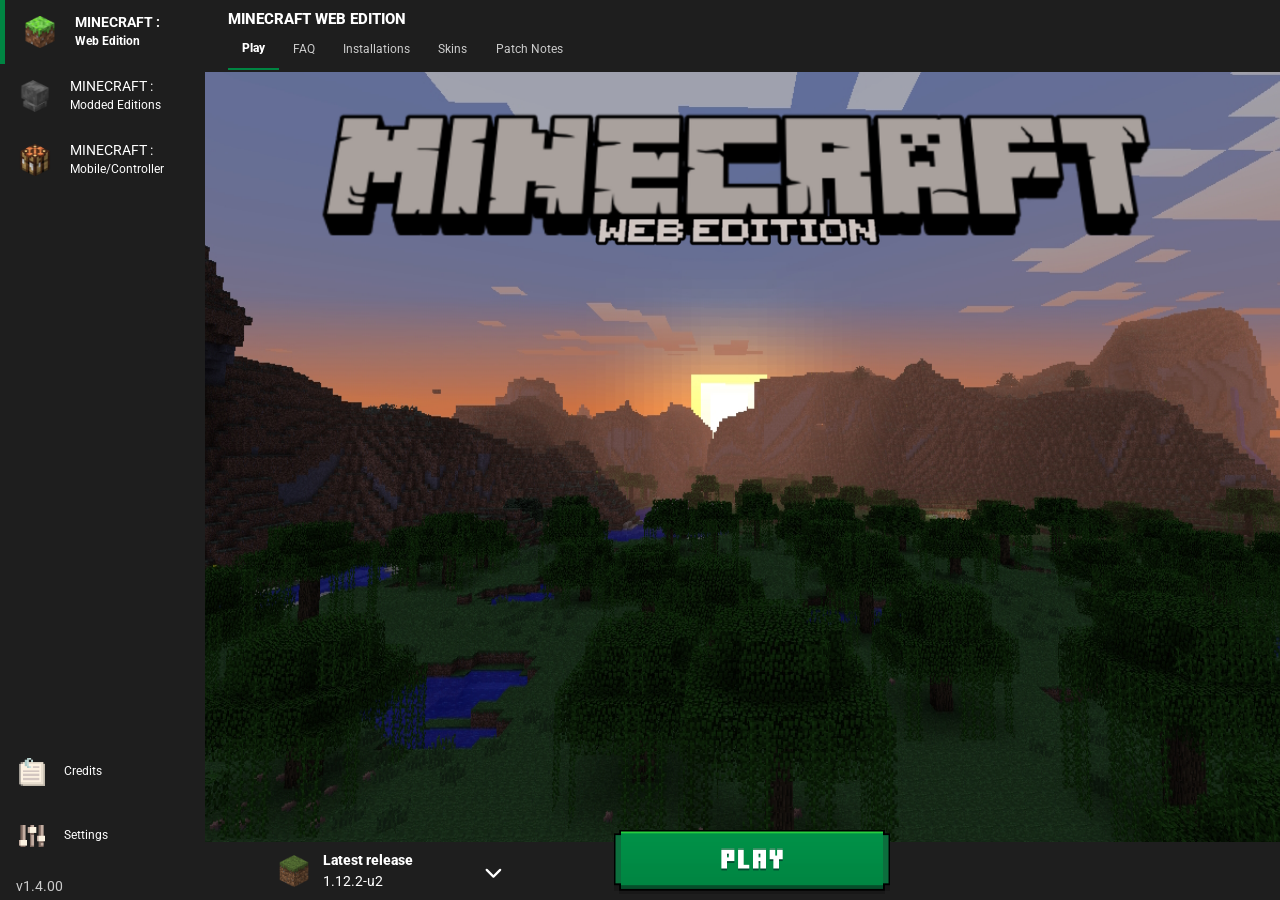
==== index.html @ 8a4417a7 "source repo import" ====
<!DOCTYPE html>
<html lang="en">

<head>
    <meta charset="UTF-8">
    <meta name="viewport" content="width=device-width, initial-scale=1.0">
    <title>Minecraft Launcher</title>
    <link rel="stylesheet" href="./css/style.css">
    <link rel="stylesheet" media="screen and (max-width: 1100px)" href="css/screensize.css">
    <link rel="stylesheet" media="screen and (max-height: 550px)" href="css/screensize.css">
    <link rel="shortcut icon" href="./assets/images/logo.png" type="image/x-icon">
    <link href="https://fonts.googleapis.com/css2?family=Roboto&display=swap" rel="stylesheet">
    <meta content="Ampler Launcher" property="og:title">
    <meta content="A minecraft themed launcher for Eaglercraft!" property="og:description">
    <meta content="https://irv77.github.io/AmplerLauncher/" property="og:url">
    <meta content="https://irv77.github.io/AmplerLauncher/assets/images/logo.png" property="og:image">
    <meta content="#786d81" data-react-helmet="true" name="theme-color">
</head>

<body>
    <div id="notescreen"></div>
    <div id="naerror" class="error">
        <div>
            <p style="margin-left: 1vw;" class="bolded">SORRY!</p>
            <p style="color: goldenrod;" id="errortext">This feature hasn't been made yet.</p>
        </div>
    </div>
    <div id="screenerror" class="error">
        <div>
            <p style="margin-left: 1vw;" class="bolded">ERROR!</p>
            <p>Currently this screen resolution is buggy.</p>
        </div>
    </div>
 <!-- OPTIONAL EMPTY SLOT -->
    <div class="sidebar" id="sidebar">

    <div onclick="webedition()" id="gtabs2" class="sidebarOptions selected">
        <img src="./assets/images/sidebar/i-web.png">
        <div class="gTabsText"><p class="eaglercraftText">MINECRAFT :</p><p>Web Edition</p></div>
    </div>

    <div onclick="moddededition()" id="gtabs3" class="sidebarOptions">
        <img src="./assets/images/sidebar/i-modded.png">
        <div class="gTabsText"><p class="eaglercraftText">MINECRAFT :</p><p>Modded Editions</p></div>
    </div>

    <div onclick="eaglercontrols()" id="gtabs4" class="sidebarOptions">
        <img src="./assets/images/sidebar/i-controls.png">
        <div class="gTabsText"><p class="eaglercraftText">MINECRAFT :</p><p>Mobile/Controller</p></div>
    </div>

    <div id="gtabs5" class="sidebarOptions sidebarBottom" onclick="errorNA('credits')">
        <img src="./assets/images/sidebar/m-credits.png">
        <div class="gTabsText"><p>Credits</p></div>
    </div>

    <div id="gtabs6" class="sidebarOptions sidebarBottom" onclick="errorNA('settings')">
        <img src="./assets/images/sidebar/m-settings.png">
        <div class="gTabsText"><p>Settings</p></div>
    </div>

    <div class="launcherVersion"><p>v1.4.00</p></div>
    
</div>

    <div class="mainPage">
        <div class="gameHeader">
            <p id="gameedition" class="currentGame bolded">MINECRAFT WEB EDITION</p>
                <ul class="gameTabs">
                    <li id="header1" class="headerButtons selected" onclick="playheader()">Play</li>
                    <li id="header2" style="display: none;" class="headerButtons" onclick="modsheader()">Mods</li>
                    <li id="header3" class="headerButtons" onclick="faqsheader()">FAQ</li>
                    <li id="header4" class="headerButtons" onclick="installationheader()">Installations</li>
                    <li id="header5" class="headerButtons" onclick="skinsheader()">Skins</li>
                    <li id="header6" class="headerButtons" onclick="patchnotesheader()">Patch Notes</li>
                </ul>
        </div>
        <div id="mods">
            <img class="modketplace-title" src="./assets/images/modketplace-title.png" alt="modketplace">
            <p class="bolded modssubtitle">Community mods for the Mineforge Installation.</p>
            <div id="modsbox"></div>
        </div>
        <div id="faq">
            <p class="bolded faqtitle">Frequently Asked Questions</p>
            <p>Here are some frequently asked questions about Minecraft Launcher.</p>
            <div id="faqbox"></div>
        </div>
        <div id="skins">
            <div class="skinsPanel">
                <div class="skinsHeader bolded">Upload a skin</div>
                <div class="skinsBody">
                    <div class="skinsPreview">
                        <div class="skinsPreviewFrame">
                            <img id="skinPreview" alt="Skin preview">
                        </div>
                        <p id="skinStatus">No skin uploaded yet.</p>
                    </div>
                    <div class="skinsControls">
                        <label class="skinsUpload">
                            <input id="skinFile" type="file" accept="image/png">
                            <span class="skinsUploadButton bolded">Choose PNG</span>
                            <span class="skinsUploadHint">64x64 or 64x32</span>
                        </label>
                        <div class="skinsModel">
                            <p class="bolded">Model</p>
                            <label><input type="radio" name="skinModel" value="default" checked> Default (Steve)</label>
                            <label><input type="radio" name="skinModel" value="slim"> Slim (Alex)</label>
                        </div>
                        <button id="skinClear" class="skinsClearButton">Clear skin</button>
                    </div>
                </div>
            </div>
        </div>
        <div id="installations"><div id="installationsbox"></div></div>
        <div id="game-bg" style="background-image: url(./assets/images/web-edition.jpg?v=20260129);">
            <img id="game-title" class="web-title" src="./assets/images/web-title.png?v=20260129" alt="eaglercraft">
        </div>
        <div id="patchNotes">
            <div style="padding: 2vh 3vw 7vh;">
                <p class="bolded patchnotes-title">Versions</p>
                <div class="versionscontainer">
                    <input class="versionBox" type="checkbox" onchange="sortnote('game')" checked><p>Game Releases</p><input class="versionBox" type="checkbox" onchange="sortnote('site')" checked><p>Site Releases</p>
                </div>
                <hr>
                <div id="patchnotesbox"></div>
            </div>
        </div>
        <div id="gameSelection">
                <div class="dropdownSelector" onclick="dropdowntoggle()">
                    <div style="display: flex; gap: 1vw;">
                        <div class="centeredIcon">
                            <img id="gameicon" src="./assets/images/mc-icons/grass.png" style="width: 2.5vw;" />
                        </div>
                        <div class="versionText">
                            <p id="gametitle" class="bolded">Latest release</p>
                            <p id="gameversion">1.12.2-u2</p>
                        </div>
                        <div id="dropdownuparrow" class="centeredIcon">
                            <svg xmlns="http://www.w3.org/2000/svg" width="24" height="24"
                                 viewBox="0 0 20 20" fill="none" stroke="currentColor" stroke-width="2"
                                 stroke-linecap="round" stroke-linejoin="round" class="dropdownIcon">
                                <path stroke="none" d="M0 0h24v24H0z" fill="none" />
                                <path d="M6 9l6 6l6 -6" />
                            </svg>
                        </div>
                    </div>
                </div>
            <div id="dropdn" class="dropdownMenu" style="visibility: hidden;"></div>
            <a id="playbutton" href="mc/1.12.2"><div id="mainbutton" class="playButton"></div></a>
        </div>
    </div>
    <script src="./js/index.js"></script>
</body>
</html>
---- css/style.css ----
/* General CSS */
::-webkit-scrollbar {
    width: 0;
    background: transparent;
}

html {
    display: block;
    line-height: 1.5;
    -webkit-user-select: none;
    -ms-user-select: none;
    user-select: none;
    overflow: hidden;
    height: 100%;
}

body {
    position: relative;
    display: flex;
    color: white;
    align-items: flex-start;
    background-color: #303030;
    margin: 0;
    line-height: inherit;
    overflow: hidden;
    height: 100%;
    font-family: 'Roboto', sans-serif;
    --ui-main-lighter: #514d4c;
    --ui-main-light: #353535;
    --ui-main: #1e1e1e;
    --ui-main-dark: #131313;
    --text-secondary: #cccccc;
    --ui-select: #008542;
    --header-offset: 5vw;
    --footer-height: 4.5vw;
}

ul {
    list-style: none;
    margin: 0;
    padding: 0;
}

h1, h2, h3, h4, h5, h6, hr, p {
    margin: 0;
}

hr {
    border: 0.1vh solid var(--ui-main-light);
    width: 74vw;
}

.bolded {
    font-weight: 800;
}

/* Error CSS */

.error {
    display: none;
    position: absolute;
    right: 0;
    z-index: 1;
    padding: 0.5vw 1vw;
    margin: 1vw 0.5vw;
    background: rgba(0, 0, 0, 0.25);
    border-radius: 1.5vw;
    font-style: italic;
    transition: 0.3s;
    animation: drop .5s linear forwards;
    font-size: 1.5vw;
    pointer-events: none;
}

#naerror {
    color: gold;
    border: gold solid 0.1vw;
}

#screenerror {
    right: 35%;
    padding: 0.25vw 4vw;
    color: darkred;
    font-size: 1vw;
    border: red solid 0.1vw;
}

.zoom-out {
    animation: zoomed 0.2s linear forwards;
}

@keyframes zoomed {
    100% {
        transform: translateY(10px) scale(0);
        display: none;
    }
}

/* Sidebar CSS */

.sidebar {
    height: 100vh;
    width: 16vw;
    background-color: var(--ui-main);
    display: flex;
    flex-direction: column;
    position: relative;
    z-index: 2000;
    pointer-events: auto;
}

.sidebarOptions {
    display: flex;
    height: 5vw;
    align-items: center;
    justify-content: flex-start;
    gap: 1.5vw;
    padding-left: 1.5vw;
    font-size: 0.9vw;
    line-height: 1.5vw;
    transition: 0.3s;
}

.sidebarOptions:hover {
    cursor: pointer;
    background-color: var(--ui-main-light);
}

.sidebarOptions.sidebarBottom {
    position: absolute;
}

.sidebarOptions.selected {
    font-weight: 700; 
    border-left: 0.4vw solid var(--ui-select);
}

#gtabs2 img, #gtabs3 img, #gtabs4 img {width: 2.5vw;}
#gtabs5 {bottom: 7.5vw; width: 14.5vw;}
#gtabs6 {bottom: 2.5vw; width: 14.5vw;}
#gtabs5 img, #gtabs6 img {width: 2vw;}

.eaglercraftText {
    font-size: 1.1vw;
}

.launcherVersion {
    position: absolute;
    bottom: 0.25vw;
    left: 1.25vw;
    right: 0;
    z-index: 1;
    font-size: 1.1vw;
    color: var(--text-secondary);
    width: fit-content;
}

/* Header CSS */

.mainPage {
    position: relative;
    width: calc(100vw - 16vw);
    height: 100vh;
    display: flex;
    flex-direction: column;
    overflow: hidden;
    z-index: 0;
}


.gameHeader {
    padding: 0.6vw 1.8vw 0;
    position: relative;
    z-index: 1500;
    pointer-events: auto;
    min-height: var(--header-offset);
    background-color: var(--ui-main);
}
.currentGame {font-size: 1.2vw;}

.gameTabs {
    display: flex;
    align-items: center;
    position: relative;
    z-index: 1501;
}

.headerButtons {
    padding: 0.6vw 1.1vw;
    color: var(--text-secondary);
    font-size: 0.95vw;
    line-height: 1.7vw;
    transition: 0.3s;
}

.headerButtons:hover {
    cursor: pointer;
    color: white
}

.headerButtons.selected {
    cursor: default;
    color: white;
    font-weight: 800;
    border-bottom: var(--ui-select) solid 0.21vw;
}

/* Body CSS */

#game-bg {
    background-size: cover;
    background-position: center;
    background-repeat: no-repeat;
    position: absolute;
    top: 0;
    bottom: var(--footer-height);
    display: flex;
    width: 100%;
    height: auto;
    justify-content: center;
    z-index: 0;
    pointer-events: none;
}

#game-title {
    width: 1003px;
    height: 157px;
    max-width: 70vw;
    max-height: 35vh;
    margin-top: 8vw;
    animation: drop .5s linear forwards;
    pointer-events: none;
    object-fit: contain;
}

#game-title.web-title {
    width: 1003px;
    height: 157px;
}

#game-title.modded-title,
#game-title.controls-title {
    width: 1003px;
    height: 157px;
}

#gameSelection {
    z-index: 10;
    margin-top: auto;
    position: relative;
    bottom: 0;
    width: 100%;
    height: var(--footer-height);
    justify-content: space-around;
    display: flex;
    background-color: var(--ui-main);
}

.dropdownSelector {
    position: absolute;
    left: 1vw;
    display: flex;
    height: 4.5vw;
    width: 27vw;
    align-items: center;
    justify-content: space-around;
    transition: 0.3s;
}

.dropdownSelector:hover {
    cursor: pointer;
    background-color: var(--ui-main-light);
}

.centeredIcon {
    display: flex;
    align-items: center;
    justify-content: center;
}

.dropdownIcon {
    color: white;
    width: 1.75vw;
}

.playButton {
    position: absolute;
    left: 32vw;
    bottom: 0.5vw;
    display: flex;
    align-items: center;
    width: 21.5vw;
    height: 5vw;
    background-image: url(../assets/images/play.png);
    background-size: cover;
    background-position: center;
    background-repeat: no-repeat;
    transition: 0.1s;
}

.playButton:hover {
    cursor: pointer;
    background-image: url(../assets/images/play-hover.png);
    transform: scale(1.05);
}

.username {
    position: absolute;
    top: 0;
    bottom: 0;
    right: 3vw;
    font-size: 1.35vw;
}

@keyframes drop {
    0% {
        transform: translateY(-300px) scaleY(0.9);
        opacity: 0;
    }

    5% {
        opacity: .7;
    }

    50% {
        transform: translateY(0) scaleY(1);
        opacity: 1;
    }

    65% {
        transform: translateY(-17px) scaleY(.9);
        opacity: 1;
    }

    75% {
        transform: translateY(-22px) scaleY(.9);
        opacity: 1;
    }

    100% {
        transform: translateY(0) scaleY(1);
        opacity: 1;
    }
}

/* Mods Menu CSS */

#mods {
    position: absolute;
    display: none;
    width: 84vw;
    top: var(--header-offset);
    height: calc(100vh - var(--header-offset));
    flex-direction: column;
    align-items: center;
    overflow-y: scroll;
}

.modketplace-title {
    margin: 4vh 0 1vh;
    width: 58vw;
}

.modssubtitle {
    font-size: 1.6vw;
}

#modsbox {
    display: flex;
    flex-wrap: wrap;
    justify-content: center;
    gap: 5vw 1.5vw;
    padding: 4vh 0 7vh;
}

.modoption {
    display: flex;
    flex-direction: column;
    cursor: pointer;
    width: 18vw;
    border: 0.5vw solid var(--ui-main);
    transition: 0.1s;
}

.modoption:hover {
    scale: 1.05;
}

.modoption img {
    border: 0.3vw solid #AA0000;
    image-rendering: pixelated;
}

.modoption.selected img {
    border: 0.3vw solid #00AA00;
}

.modoption:hover img {
    background-color: rgba(255, 255, 255, 0.05);
}

.moddetails {
    background-color: var(--ui-main-lighter);
    padding: 0.5vw;
    height: -webkit-fill-available;
    font-size: 1.3vw;
}

.modtitle {
    font-size: 1.5vw;
}

.modauthor {
    text-decoration: underline;
}

/* FAQ Menu CSS */

#faq {
    position: absolute;
    display: none;
    width: 84vw;
    top: var(--header-offset);
    height: calc(100vh - var(--header-offset));
    flex-direction: column;
    align-items: center;
    background-color: var(--ui-main-dark);
    overflow-y: scroll;
    font-size: 1.3vw;
}

.faqtitle {
    font-size: 2.3vw;
    padding-top: 3vh;
}

#faqbox {
    display: flex;
    flex-direction: column;
    padding: 5vh 11vw 7vh;
    width: -webkit-fill-available;
}

/* Skins Menu CSS */

#skins {
    position: absolute;
    display: none;
    width: 84vw;
    top: var(--header-offset);
    height: calc(100vh - var(--header-offset));
    background-color: var(--ui-main-dark);
    color: white;
    padding: 3vh 3vw 6vh;
    box-sizing: border-box;
}

.skinsPanel {
    background: var(--ui-main);
    border: 0.15vw solid var(--ui-main-light);
    border-radius: 0.6vw;
    padding: 2vh 2vw;
    max-width: 60vw;
}

.skinsHeader {
    font-size: 1.6vw;
    margin-bottom: 2vh;
}

.skinsBody {
    display: flex;
    gap: 3vw;
    align-items: center;
    flex-wrap: wrap;
}

.skinsPreview {
    display: flex;
    flex-direction: column;
    align-items: center;
    gap: 1.2vh;
}

.skinsPreviewFrame {
    width: 12vw;
    height: 12vw;
    min-width: 140px;
    min-height: 140px;
    background: var(--ui-main-dark);
    border: 0.15vw solid var(--ui-main-light);
    border-radius: 0.4vw;
    display: flex;
    align-items: center;
    justify-content: center;
}

#skinPreview {
    width: 80%;
    height: 80%;
    image-rendering: pixelated;
}

#skinStatus {
    font-size: 1.1vw;
    color: #cfcfcf;
    text-align: center;
    max-width: 18vw;
}

.skinsControls {
    display: flex;
    flex-direction: column;
    gap: 1.4vh;
    min-width: 18vw;
}

.skinsUpload {
    display: flex;
    flex-direction: column;
    gap: 0.8vh;
}

.skinsUpload input {
    display: none;
}

.skinsUploadButton {
    background: #0f8a43;
    color: white;
    border-radius: 0.4vw;
    padding: 0.8vh 1.2vw;
    text-align: center;
    cursor: pointer;
}

.skinsUploadHint {
    font-size: 1.05vw;
    color: #bfbfbf;
}

.skinsModel {
    display: flex;
    flex-direction: column;
    gap: 0.6vh;
}

.skinsModel label {
    display: flex;
    align-items: center;
    gap: 0.6vw;
    font-size: 1.1vw;
}

.skinsClearButton {
    background: #333;
    color: white;
    border: 0.1vw solid #444;
    border-radius: 0.4vw;
    padding: 0.8vh 1.2vw;
    cursor: pointer;
}

.faqoption {
    margin-bottom: 3vh;
}

.faqtext {
    display: flex;
    align-items: center;
    gap: 2vw;
}

.faqsymbol {
    font-size: 2vw;
}

/* Installations Menu CSS */

#installations {
    position: absolute;
    display: none;
    width: 84vw;
    top: var(--header-offset);
    height: calc(100vh - var(--header-offset));
    flex-direction: column;
    align-items: center;
    background-color: var(--ui-main-dark);
    overflow-y: scroll;
}

#installationsbox {
    display: flex;
    flex-direction: column;
    padding: 5vh 0 7vh;
}

.installationOptions {
    display: flex;
    height: 9vh;
    width: 74vw;
    align-items: center;
    font-size: 1.2vw;
}

.installationOptions:hover, .installationBox:hover {
    background-color: var(--ui-main-light);
}

.installationOption {
    position: absolute;
    left: 7vw;
    display: flex;
    gap: 2vw;
    align-items: center;
    cursor: pointer;
}

.installationBox {
    width: 3.5vh;
    height: 3.5vh;
    appearance: none;
    border: 0.3vw solid #0c6e3d;
    pointer-events: none;
}

.installationBox:checked {
  background-color: var(--ui-select);
}

.installationBox:checked:hover {
    background-color: #0f9a54;
}

.installationOption img {
    width: 5.5vh;
    height: 5.5vh;
}

.installationOptionText {
    display: grid;
    align-items: center;
    justify-content: flex-start;
}

/* Patch Notes Menu CSS */

#patchNotes {
    position: absolute;
    display: none;
    width: 84vw;
    top: var(--header-offset);
    height: calc(100vh - var(--header-offset));
    flex-direction: column;
    background-color: var(--ui-main-dark);
    overflow-y: scroll;
}

.patchnotes-title {
    font-size: 1.4vw;
}

.versionscontainer {
    display: flex;
    align-items: center;
    gap: 0.5vw;
    margin: 0.5vh 0 1.5vh;
}

.versionBox {
    width: 2.5vh;
    height: 2.5vh;
    appearance: none;
    border: 0.3vw solid #0c6e3d;
    cursor: pointer;
}

.versionBox:checked {
    background-color: var(--ui-select);
}

#patchnotesbox {
    display: flex;
    flex-wrap: wrap;
    justify-content: center;
    gap: 5vw 1.5vw;
    padding: 2vh;
}

.patchnote {
    display: flex;
    flex-direction: column;
    cursor: pointer;
    width: 17vw;
    background-color: black;
    transition: 0.1s;
}

.patchnote:hover {
    background-color: var(--ui-main);
}

.patchnote img {
    margin: 0.5vw;
    image-rendering: pixelated;
}

.patchnotedetails {
    border-top: 0.1vh solid var(--ui-main-light);
    padding: 0.5vw 1vw 1vw;
    height: -webkit-fill-available;
    font-size: 1.3vw;
}

#notescreen {
    position: absolute;
    display: none;
    flex-direction: column;
    align-items: center;
    z-index: 1;
    background: var(--ui-main);
    width: 100vw;
    height: 100vh;
    user-select: text;
    pointer-events: none;
}

.notescreenheader {
    display: flex;
    align-items: center;
    font-size: 1.5vw;
    padding: 1.5vw;
}

.notescreenheader svg {
    position: absolute;
    cursor: pointer;
    right: 1.5vw;
    width: 3vw;
    height: 3vw;
}

#notescreen hr {
    width: 100vw;
}

.notescreendetails {
    text-align: left;
    width: 75vw;
    margin: 3vh 0;
    overflow-y: scroll;
}

.notescreendetails .date {
    color: var(--text-secondary);
    font-size: 1.1vw;
}

.notescreendetails ul {
    list-style: revert;
    padding: revert;
}

/* Dropdown Menu CSS */

.dropdownMenu {
    position: absolute;
    left: 1vw;
    transition-timing-function: cubic-bezier(0.4, 0, 0.2, 1);
}

.dropdownOptions {
    position: absolute;
    display: flex;
    height: 5vw;
    width: 27vw;
    align-items: center;
    background-color: var(--ui-main-dark);
    z-index: 999;
    font-size: 1.1vw;
}

.dropdownOptions:hover {
    background-color: var(--ui-select);
}

.dropdownOption {
    position: absolute;
    left: 2vw;
    display: flex;
    gap: 0.5vw;
    align-items: center;
}

.dropdownOption img {
    width: 2.5vw;
    height: 2.5vw;
}

.dropdownOptionText {
    display: grid;
    align-items: center;
    justify-content: flex-start;
}

.versionText {
    margin-right: 4.25vw;
    display: grid;
    align-items: center;
    justify-content: flex-start;
    font-size: 1.1vw;
}
---- css/screensize.css ----
/* General CSS */
hr {
    width: 84vw;
}

/* Error CSS */
#naerror {
  padding: 0.5rem;
  font-size: 0.8rem;
}

@media only screen and (max-height: 400px) {
  #screenerror {
    display: block;
  }
}

@media only screen and (max-width: 900px) {
  #screenerror {
    display: block;
  }
}

/* Sidebar CSS */

.sidebar {
  width: 5.5vw;
}

.sidebarOptions {
  height: 17.5vh;
  margin-bottom: 1vh;
  padding-left: 1.3vw;
}

.sidebarOptions.sidebarBottom {
  height: 9vh;
  margin-bottom: 0;
}

.gTabsText {
  visibility: hidden;
}

#gtabs2 img, #gtabs3 img, #gtabs4 img {width: 2.8vw;}
#gtabs5 {bottom: 14vh; width: 4.2vw;}
#gtabs6 {bottom: 4vh; width: 4.2vw;}
#gtabs5 img, #gtabs6 img {width: 2.2vw; padding-left: 0.4vw;}

/* Header CSS */

.mainPage {
    width: 94.5vw;
}

body {
  --header-offset: 6vw;
  --footer-height: 5.6vw;
}

.currentGame {
  font-size: 1.4vw;
}

.gameHeader {
  padding: 0.9vw 2.5vw 0;
}

.headerButtons {
  font-size: 1.2vw;
}

.headerButtonSelected {
  font-size: 1.2vw;
}

/* Body CSS */

#game-bg {
  width: 100%;
  height: auto;
}

#game-title {
  margin-top: 30vh;
}

#gameSelection {
    width: 100%;
}

.dropdownSelector {
  width: 25vw;
  margin-left: 3vw;
}

.playButton {
  width: 24.8vw;
  height: 5.6vw;
  left: 36%;
}

.username {
  font-size: 1.5vw;
}

/* Mods Menu CSS */

#mods {
    width: 100%;
}

.modoption {
  width: 15vw;
}

.moddetails {
    font-size: 1.2vw;
}

.modtitle {
    font-size: 1.4vw;
}

/* FAQ Menu CSS */

#faq {
    width: 100%;
}

/* Installations Menu CSS */

#installations {
    width: 100%;
}

.installationOptions {
    height: 9vh;
    width: 84vw;
    font-size: 1.4vw;
}

/* Patch Notes Menu CSS */

#patchNotes {
    width: 100%;
}

.patchnotes-title {
    font-size: 1.6vw;
}

.versionBox {
    width: 2vw;
    height: 2vw;
}

.patchnote {
    width: 16vw;
}

.notescreendetails {
    width: 85vw;
}

/* Dropdown Menu CSS */

.launcherVersion {
  font-size: 1.1vw;
}

.dropdownOptions {
  font-size: 1.4vw;
  width: 25.5vw;
  margin-left: 3vw;
}

.versionText {
  font-size: 1.4vw;
}
---- css/screensize.css ----
/* General CSS */
hr {
    width: 84vw;
}

/* Error CSS */
#naerror {
  padding: 0.5rem;
  font-size: 0.8rem;
}

@media only screen and (max-height: 400px) {
  #screenerror {
    display: block;
  }
}

@media only screen and (max-width: 900px) {
  #screenerror {
    display: block;
  }
}

/* Sidebar CSS */

.sidebar {
  width: 5.5vw;
}

.sidebarOptions {
  height: 17.5vh;
  margin-bottom: 1vh;
  padding-left: 1.3vw;
}

.sidebarOptions.sidebarBottom {
  height: 9vh;
  margin-bottom: 0;
}

.gTabsText {
  visibility: hidden;
}

#gtabs2 img, #gtabs3 img, #gtabs4 img {width: 2.8vw;}
#gtabs5 {bottom: 14vh; width: 4.2vw;}
#gtabs6 {bottom: 4vh; width: 4.2vw;}
#gtabs5 img, #gtabs6 img {width: 2.2vw; padding-left: 0.4vw;}

/* Header CSS */

.mainPage {
    width: 94.5vw;
}

body {
  --header-offset: 6vw;
  --footer-height: 5.6vw;
}

.currentGame {
  font-size: 1.4vw;
}

.gameHeader {
  padding: 0.9vw 2.5vw 0;
}

.headerButtons {
  font-size: 1.2vw;
}

.headerButtonSelected {
  font-size: 1.2vw;
}

/* Body CSS */

#game-bg {
  width: 100%;
  height: auto;
}

#game-title {
  margin-top: 30vh;
}

#gameSelection {
    width: 100%;
}

.dropdownSelector {
  width: 25vw;
  margin-left: 3vw;
}

.playButton {
  width: 24.8vw;
  height: 5.6vw;
  left: 36%;
}

.username {
  font-size: 1.5vw;
}

/* Mods Menu CSS */

#mods {
    width: 100%;
}

.modoption {
  width: 15vw;
}

.moddetails {
    font-size: 1.2vw;
}

.modtitle {
    font-size: 1.4vw;
}

/* FAQ Menu CSS */

#faq {
    width: 100%;
}

/* Installations Menu CSS */

#installations {
    width: 100%;
}

.installationOptions {
    height: 9vh;
    width: 84vw;
    font-size: 1.4vw;
}

/* Patch Notes Menu CSS */

#patchNotes {
    width: 100%;
}

.patchnotes-title {
    font-size: 1.6vw;
}

.versionBox {
    width: 2vw;
    height: 2vw;
}

.patchnote {
    width: 16vw;
}

.notescreendetails {
    width: 85vw;
}

/* Dropdown Menu CSS */

.launcherVersion {
  font-size: 1.1vw;
}

.dropdownOptions {
  font-size: 1.4vw;
  width: 25.5vw;
  margin-left: 3vw;
}

.versionText {
  font-size: 1.4vw;
}
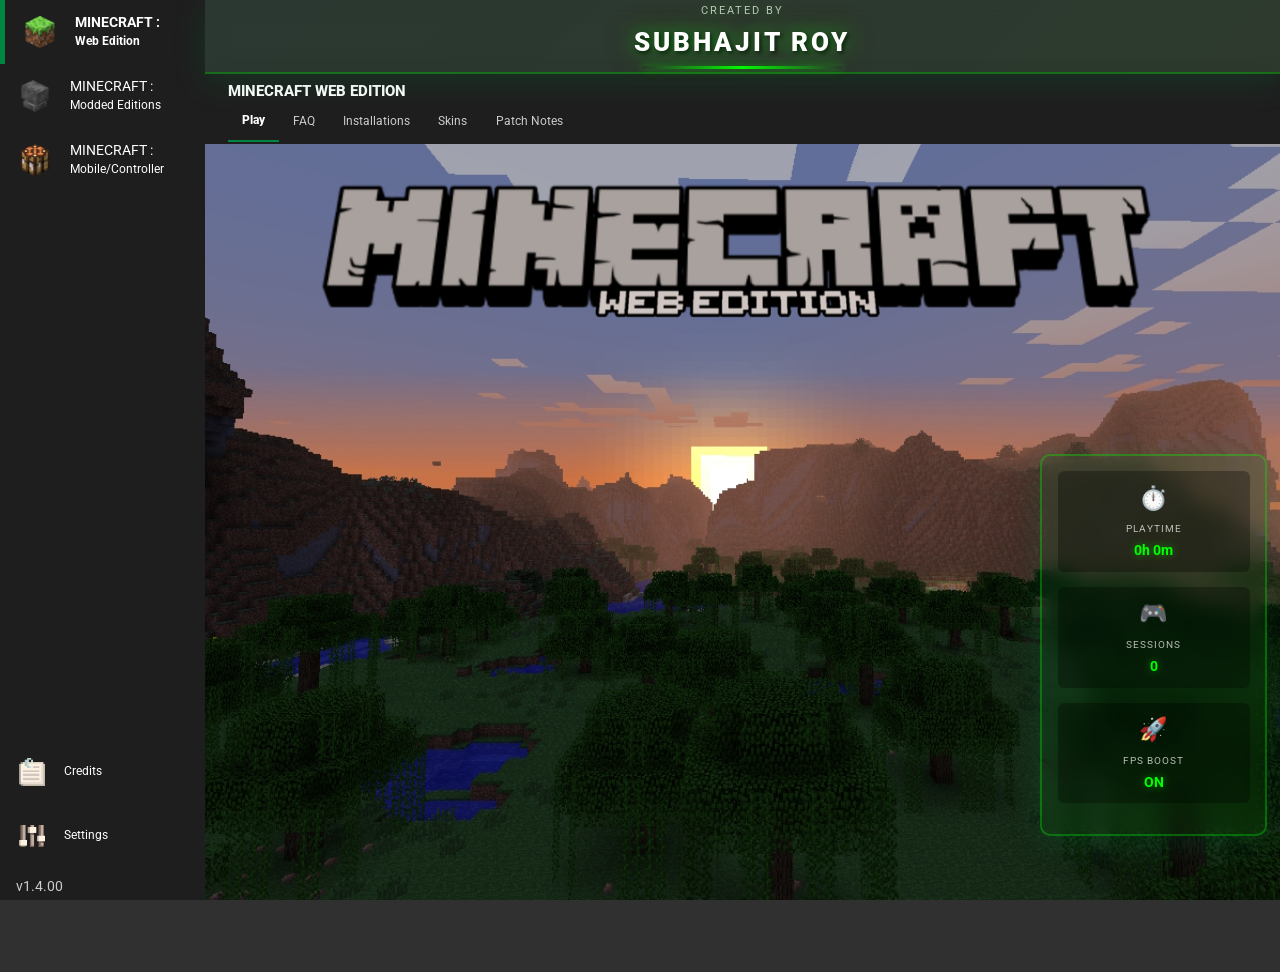
==== commit 118f1a8b: "Add creator header and super cool features: settings panel, theme changer, volume control, performan" ====
--- a/index.html
+++ b/index.html
@@ -4,7 +4,7 @@
 <head>
     <meta charset="UTF-8">
     <meta name="viewport" content="width=device-width, initial-scale=1.0">
-    <title>Minecraft Launcher</title>
+    <title>Minecraft Launcher - Subhajit Roy</title>
     <link rel="stylesheet" href="./css/style.css">
     <link rel="stylesheet" media="screen and (max-width: 1100px)" href="css/screensize.css">
     <link rel="stylesheet" media="screen and (max-height: 550px)" href="css/screensize.css">
@@ -18,6 +18,15 @@
 </head>
 
 <body>
+    <!-- Creator Header with Aesthetic -->
+    <div class="creator-header">
+        <div class="creator-name-wrapper">
+            <span class="creator-text">Created by</span>
+            <h1 class="creator-name">SUBHAJIT ROY</h1>
+            <div class="name-underline"></div>
+        </div>
+    </div>
+
     <div id="notescreen"></div>
     <div id="naerror" class="error">
         <div>
@@ -54,7 +63,7 @@
         <div class="gTabsText"><p>Credits</p></div>
     </div>
 
-    <div id="gtabs6" class="sidebarOptions sidebarBottom" onclick="errorNA('settings')">
+    <div id="gtabs6" class="sidebarOptions sidebarBottom" onclick="toggleSettings()">
         <img src="./assets/images/sidebar/m-settings.png">
         <div class="gTabsText"><p>Settings</p></div>
     </div>
@@ -64,6 +73,55 @@
 </div>
 
     <div class="mainPage">
+        <!-- Settings Panel (Super Cool Feature #1) -->
+        <div id="settingsPanel" class="settings-panel">
+            <div class="settings-header">
+                <h2>⚙️ LAUNCHER SETTINGS</h2>
+                <button class="close-btn" onclick="toggleSettings()">✕</button>
+            </div>
+            <div class="settings-content">
+                <div class="setting-item">
+                    <label>🎨 Theme</label>
+                    <select id="themeSelect" onchange="changeTheme()">
+                        <option value="dark">Dark Mode</option>
+                        <option value="light">Light Mode</option>
+                        <option value="neon">Neon Mode</option>
+                    </select>
+                </div>
+                <div class="setting-item">
+                    <label>🔊 Volume</label>
+                    <input type="range" id="volumeSlider" min="0" max="100" value="70" onchange="setVolume()">
+                </div>
+                <div class="setting-item">
+                    <label>⚡ Performance Mode</label>
+                    <input type="checkbox" id="perfMode" onchange="togglePerformanceMode()">
+                </div>
+                <div class="setting-item">
+                    <label>💾 Auto-Save</label>
+                    <input type="checkbox" id="autoSave" checked onchange="toggleAutoSave()">
+                </div>
+            </div>
+        </div>
+
+        <!-- Quick Stats Widget (Super Cool Feature #2) -->
+        <div class="stats-widget">
+            <div class="stat-item">
+                <span class="stat-icon">⏱️</span>
+                <span class="stat-label">Playtime</span>
+                <span id="playtimeDisplay" class="stat-value">0h 0m</span>
+            </div>
+            <div class="stat-item">
+                <span class="stat-icon">🎮</span>
+                <span class="stat-label">Sessions</span>
+                <span id="sessionsDisplay" class="stat-value">0</span>
+            </div>
+            <div class="stat-item">
+                <span class="stat-icon">🚀</span>
+                <span class="stat-label">FPS Boost</span>
+                <span id="fpsBoostDisplay" class="stat-value">ON</span>
+            </div>
+        </div>
+
         <div class="gameHeader">
             <p id="gameedition" class="currentGame bolded">MINECRAFT WEB EDITION</p>
                 <ul class="gameTabs">
@@ -119,7 +177,7 @@
             <div style="padding: 2vh 3vw 7vh;">
                 <p class="bolded patchnotes-title">Versions</p>
                 <div class="versionscontainer">
-                    <input class="versionBox" type="checkbox" onchange="sortnote('game')" checked><p>Game Releases</p><input class="versionBox" type="checkbox" onchange="sortnote('site')" checked><p>Site Releases</p>
+                    <input class="versionBox" type="checkbox" onchange="sortnote('game')" checked><p>Game Releases</p><input class="versionBox" type="checkbox" onchange="sortnote('site')" checked>
                 </div>
                 <hr>
                 <div id="patchnotesbox"></div>
@@ -150,6 +208,93 @@
         </div>
     </div>
     <script src="./js/index.js"></script>
+    <script>
+        // Super Cool Features Implementation
+        
+        // Feature #1: Settings Panel Toggle
+        function toggleSettings() {
+            const panel = document.getElementById('settingsPanel');
+            panel.style.display = panel.style.display === 'none' ? 'block' : 'none';
+        }
+
+        // Feature #2: Theme Changer
+        function changeTheme() {
+            const theme = document.getElementById('themeSelect').value;
+            const root = document.documentElement;
+            
+            if (theme === 'dark') {
+                root.style.setProperty('--ui-main', '#1e1e1e');
+                root.style.setProperty('--ui-main-light', '#353535');
+            } else if (theme === 'light') {
+                root.style.setProperty('--ui-main', '#f5f5f5');
+                root.style.setProperty('--ui-main-light', '#e0e0e0');
+                document.body.style.color = '#000';
+            } else if (theme === 'neon') {
+                root.style.setProperty('--ui-main', '#0a0e27');
+                root.style.setProperty('--ui-main-light', '#1a1f3a');
+                root.style.setProperty('--ui-select', '#00ff00');
+            }
+            localStorage.setItem('launcherTheme', theme);
+        }
+
+        // Feature #3: Volume Control
+        function setVolume() {
+            const volume = document.getElementById('volumeSlider').value;
+            localStorage.setItem('launcherVolume', volume);
+        }
+
+        // Feature #4: Performance Mode
+        function togglePerformanceMode() {
+            const isOn = document.getElementById('perfMode').checked;
+            localStorage.setItem('performanceMode', isOn);
+            console.log('Performance Mode:', isOn ? 'ON' : 'OFF');
+        }
+
+        // Feature #5: Auto-Save Toggle
+        function toggleAutoSave() {
+            const isOn = document.getElementById('autoSave').checked;
+            localStorage.setItem('autoSave', isOn);
+        }
+
+        // Feature #6: Playtime Tracker
+        let playtimeSeconds = parseInt(localStorage.getItem('playtime')) || 0;
+        let sessionCount = parseInt(localStorage.getItem('sessionCount')) || 0;
+
+        setInterval(() => {
+            playtimeSeconds++;
+            localStorage.setItem('playtime', playtimeSeconds);
+            updatePlaytimeDisplay();
+        }, 1000);
+
+        function updatePlaytimeDisplay() {
+            const hours = Math.floor(playtimeSeconds / 3600);
+            const minutes = Math.floor((playtimeSeconds % 3600) / 60);
+            document.getElementById('playtimeDisplay').textContent = `${hours}h ${minutes}m`;
+            document.getElementById('sessionsDisplay').textContent = sessionCount;
+        }
+
+        // Feature #7: Initialize on Load
+        window.addEventListener('load', () => {
+            updatePlaytimeDisplay();
+            const savedTheme = localStorage.getItem('launcherTheme') || 'dark';
+            document.getElementById('themeSelect').value = savedTheme;
+            const savedVolume = localStorage.getItem('launcherVolume') || 70;
+            document.getElementById('volumeSlider').value = savedVolume;
+            const perfMode = localStorage.getItem('performanceMode') === 'true';
+            document.getElementById('perfMode').checked = perfMode;
+            const autoSave = localStorage.getItem('autoSave') !== 'false';
+            document.getElementById('autoSave').checked = autoSave;
+        });
+
+        // Feature #8: Track game launches
+        const playButton = document.getElementById('mainbutton');
+        if (playButton) {
+            playButton.addEventListener('click', () => {
+                sessionCount++;
+                localStorage.setItem('sessionCount', sessionCount);
+                updatePlaytimeDisplay();
+            });
+        }
+    </script>
 </body>
 </html>
-
--- a/css/style.css
+++ b/css/style.css
@@ -54,6 +54,228 @@
     font-weight: 800;
 }
 
+/* Creator Header CSS - Super Aesthetic */
+.creator-header {
+    position: fixed;
+    top: 0;
+    left: 16vw;
+    right: 0;
+    height: 8vh;
+    background: linear-gradient(135deg, rgba(0, 133, 66, 0.1), rgba(0, 255, 0, 0.05));
+    backdrop-filter: blur(10px);
+    display: flex;
+    align-items: center;
+    justify-content: center;
+    z-index: 2500;
+    border-bottom: 2px solid rgba(0, 255, 0, 0.3);
+    box-shadow: 0 8px 32px rgba(0, 133, 66, 0.2);
+}
+
+.creator-name-wrapper {
+    text-align: center;
+    position: relative;
+}
+
+.creator-text {
+    display: block;
+    font-size: 0.85vw;
+    color: rgba(255, 255, 255, 0.7);
+    letter-spacing: 2px;
+    text-transform: uppercase;
+    margin-bottom: 0.5vh;
+    text-shadow: 0 0 10px rgba(0, 255, 0, 0.3);
+}
+
+.creator-name {
+    font-size: 2vw;
+    font-weight: 900;
+    color: #fff;
+    letter-spacing: 3px;
+    text-transform: uppercase;
+    margin: 0;
+    text-shadow: 
+        0 0 20px rgba(0, 255, 0, 0.5),
+        0 0 40px rgba(0, 133, 66, 0.3),
+        2px 2px 4px rgba(0, 0, 0, 0.8);
+    animation: creatorGlow 2s ease-in-out infinite;
+}
+
+.name-underline {
+    width: 200px;
+    height: 3px;
+    background: linear-gradient(90deg, transparent, #00ff00, transparent);
+    margin: 0.5vh auto 0;
+    border-radius: 2px;
+    box-shadow: 0 0 10px rgba(0, 255, 0, 0.6);
+    animation: underlineShine 3s ease-in-out infinite;
+}
+
+@keyframes creatorGlow {
+    0%, 100% {
+        color: #fff;
+        text-shadow: 
+            0 0 20px rgba(0, 255, 0, 0.5),
+            0 0 40px rgba(0, 133, 66, 0.3),
+            2px 2px 4px rgba(0, 0, 0, 0.8);
+    }
+    50% {
+        color: #00ff00;
+        text-shadow: 
+            0 0 30px rgba(0, 255, 0, 0.8),
+            0 0 60px rgba(0, 133, 66, 0.5),
+            2px 2px 4px rgba(0, 0, 0, 0.8);
+    }
+}
+
+@keyframes underlineShine {
+    0%, 100% {
+        box-shadow: 0 0 10px rgba(0, 255, 0, 0.6);
+    }
+    50% {
+        box-shadow: 0 0 20px rgba(0, 255, 0, 1);
+    }
+}
+
+/* Settings Panel CSS */
+.settings-panel {
+    position: fixed;
+    top: 8vh;
+    right: 1vw;
+    width: 25vw;
+    max-height: 50vh;
+    background: linear-gradient(135deg, var(--ui-main) 0%, var(--ui-main-light) 100%);
+    border: 2px solid var(--ui-select);
+    border-radius: 1vw;
+    z-index: 2400;
+    display: none;
+    flex-direction: column;
+    box-shadow: 0 10px 40px rgba(0, 0, 0, 0.5);
+    backdrop-filter: blur(10px);
+}
+
+.settings-header {
+    display: flex;
+    justify-content: space-between;
+    align-items: center;
+    padding: 1.5vw;
+    border-bottom: 2px solid var(--ui-select);
+    background: rgba(0, 133, 66, 0.1);
+}
+
+.settings-header h2 {
+    font-size: 1.3vw;
+    margin: 0;
+    color: #fff;
+    text-shadow: 0 0 10px rgba(0, 255, 0, 0.5);
+}
+
+.close-btn {
+    background: transparent;
+    border: none;
+    color: #fff;
+    font-size: 1.5vw;
+    cursor: pointer;
+    padding: 0;
+    width: 2vw;
+    height: 2vw;
+    display: flex;
+    align-items: center;
+    justify-content: center;
+    transition: 0.3s;
+}
+
+.close-btn:hover {
+    color: #00ff00;
+    transform: scale(1.2);
+}
+
+.settings-content {
+    padding: 1.5vw;
+    overflow-y: auto;
+    flex: 1;
+}
+
+.setting-item {
+    display: flex;
+    flex-direction: column;
+    gap: 0.5vw;
+    margin-bottom: 1.5vw;
+}
+
+.setting-item label {
+    font-size: 0.95vw;
+    font-weight: 600;
+    color: #fff;
+}
+
+.setting-item select,
+.setting-item input[type="range"],
+.setting-item input[type="checkbox"] {
+    padding: 0.5vw;
+    background: var(--ui-main-dark);
+    color: #fff;
+    border: 1px solid var(--ui-select);
+    border-radius: 0.4vw;
+    cursor: pointer;
+}
+
+.setting-item input[type="checkbox"] {
+    width: 1.5vw;
+    height: 1.5vw;
+    cursor: pointer;
+}
+
+/* Stats Widget CSS */
+.stats-widget {
+    position: fixed;
+    bottom: 5vw;
+    right: 1vw;
+    width: 15vw;
+    background: linear-gradient(135deg, rgba(0, 133, 66, 0.15), rgba(0, 255, 0, 0.08));
+    border: 2px solid rgba(0, 255, 0, 0.3);
+    border-radius: 0.8vw;
+    padding: 1.2vw;
+    z-index: 2300;
+    backdrop-filter: blur(10px);
+    box-shadow: 0 8px 32px rgba(0, 133, 66, 0.2);
+}
+
+.stat-item {
+    display: flex;
+    flex-direction: column;
+    align-items: center;
+    margin-bottom: 1.2vw;
+    padding: 0.8vw;
+    background: rgba(0, 0, 0, 0.3);
+    border-radius: 0.5vw;
+    transition: 0.3s;
+}
+
+.stat-item:hover {
+    background: rgba(0, 255, 0, 0.1);
+    transform: scale(1.05);
+}
+
+.stat-icon {
+    font-size: 1.8vw;
+    margin-bottom: 0.4vw;
+}
+
+.stat-label {
+    font-size: 0.8vw;
+    color: rgba(255, 255, 255, 0.7);
+    text-transform: uppercase;
+    letter-spacing: 1px;
+}
+
+.stat-value {
+    font-size: 1.1vw;
+    font-weight: 700;
+    color: #00ff00;
+    text-shadow: 0 0 8px rgba(0, 255, 0, 0.5);
+    margin-top: 0.3vw;
+}
+
 /* Error CSS */
 
 .error {
@@ -165,6 +387,7 @@
     flex-direction: column;
     overflow: hidden;
     z-index: 0;
+    margin-top: 8vh;
 }
 
 
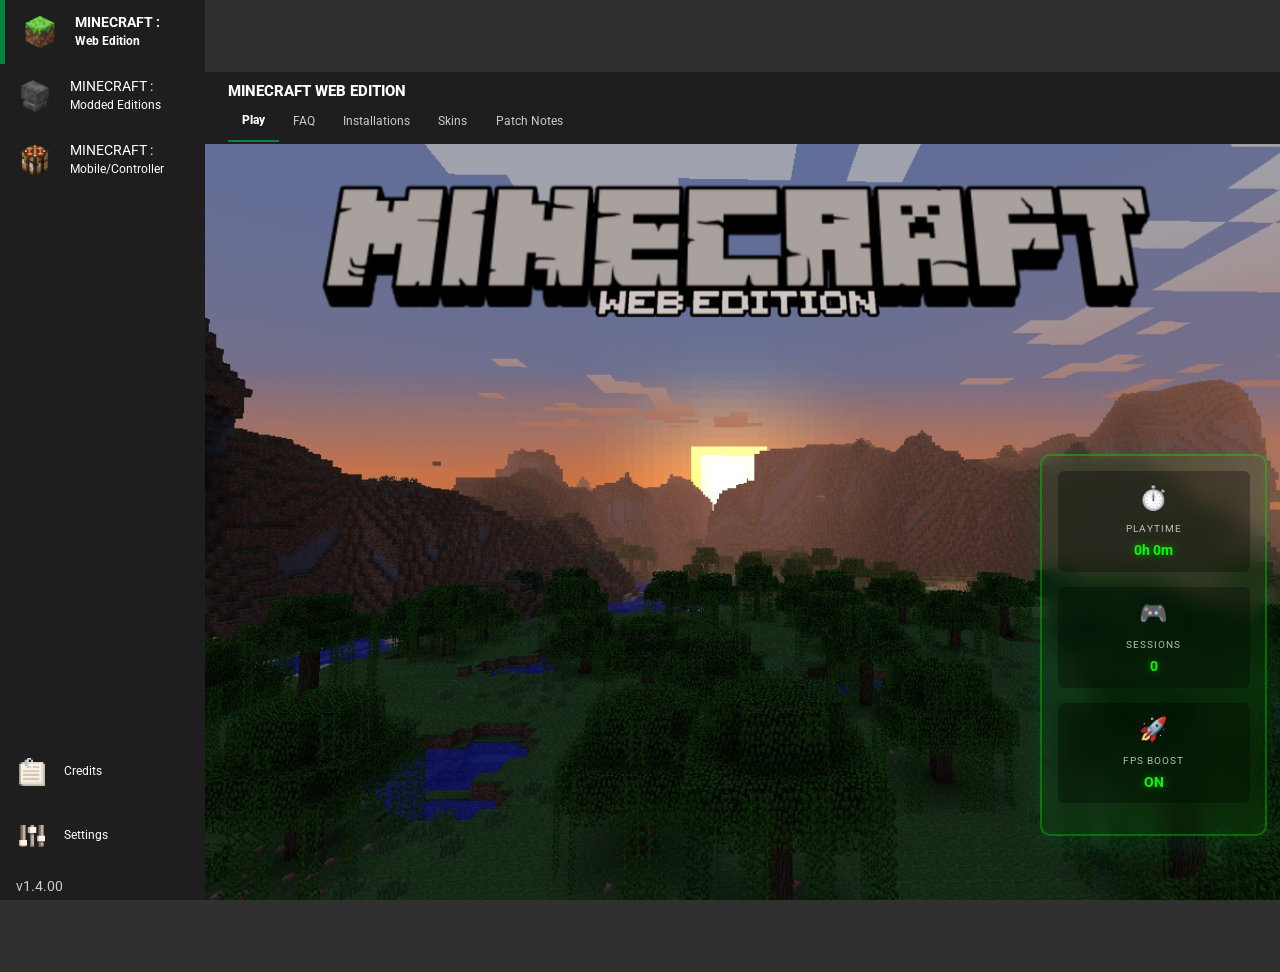
==== commit f7d270d3: "Remove creator header from homescreen - keep only in loading screen" ====
--- a/index.html
+++ b/index.html
@@ -4,7 +4,7 @@
 <head>
     <meta charset="UTF-8">
     <meta name="viewport" content="width=device-width, initial-scale=1.0">
-    <title>Minecraft Launcher - Subhajit Roy</title>
+    <title>Minecraft Launcher</title>
     <link rel="stylesheet" href="./css/style.css">
     <link rel="stylesheet" media="screen and (max-width: 1100px)" href="css/screensize.css">
     <link rel="stylesheet" media="screen and (max-height: 550px)" href="css/screensize.css">
@@ -18,15 +18,6 @@
 </head>
 
 <body>
-    <!-- Creator Header with Aesthetic -->
-    <div class="creator-header">
-        <div class="creator-name-wrapper">
-            <span class="creator-text">Created by</span>
-            <h1 class="creator-name">SUBHAJIT ROY</h1>
-            <div class="name-underline"></div>
-        </div>
-    </div>
-
     <div id="notescreen"></div>
     <div id="naerror" class="error">
         <div>
